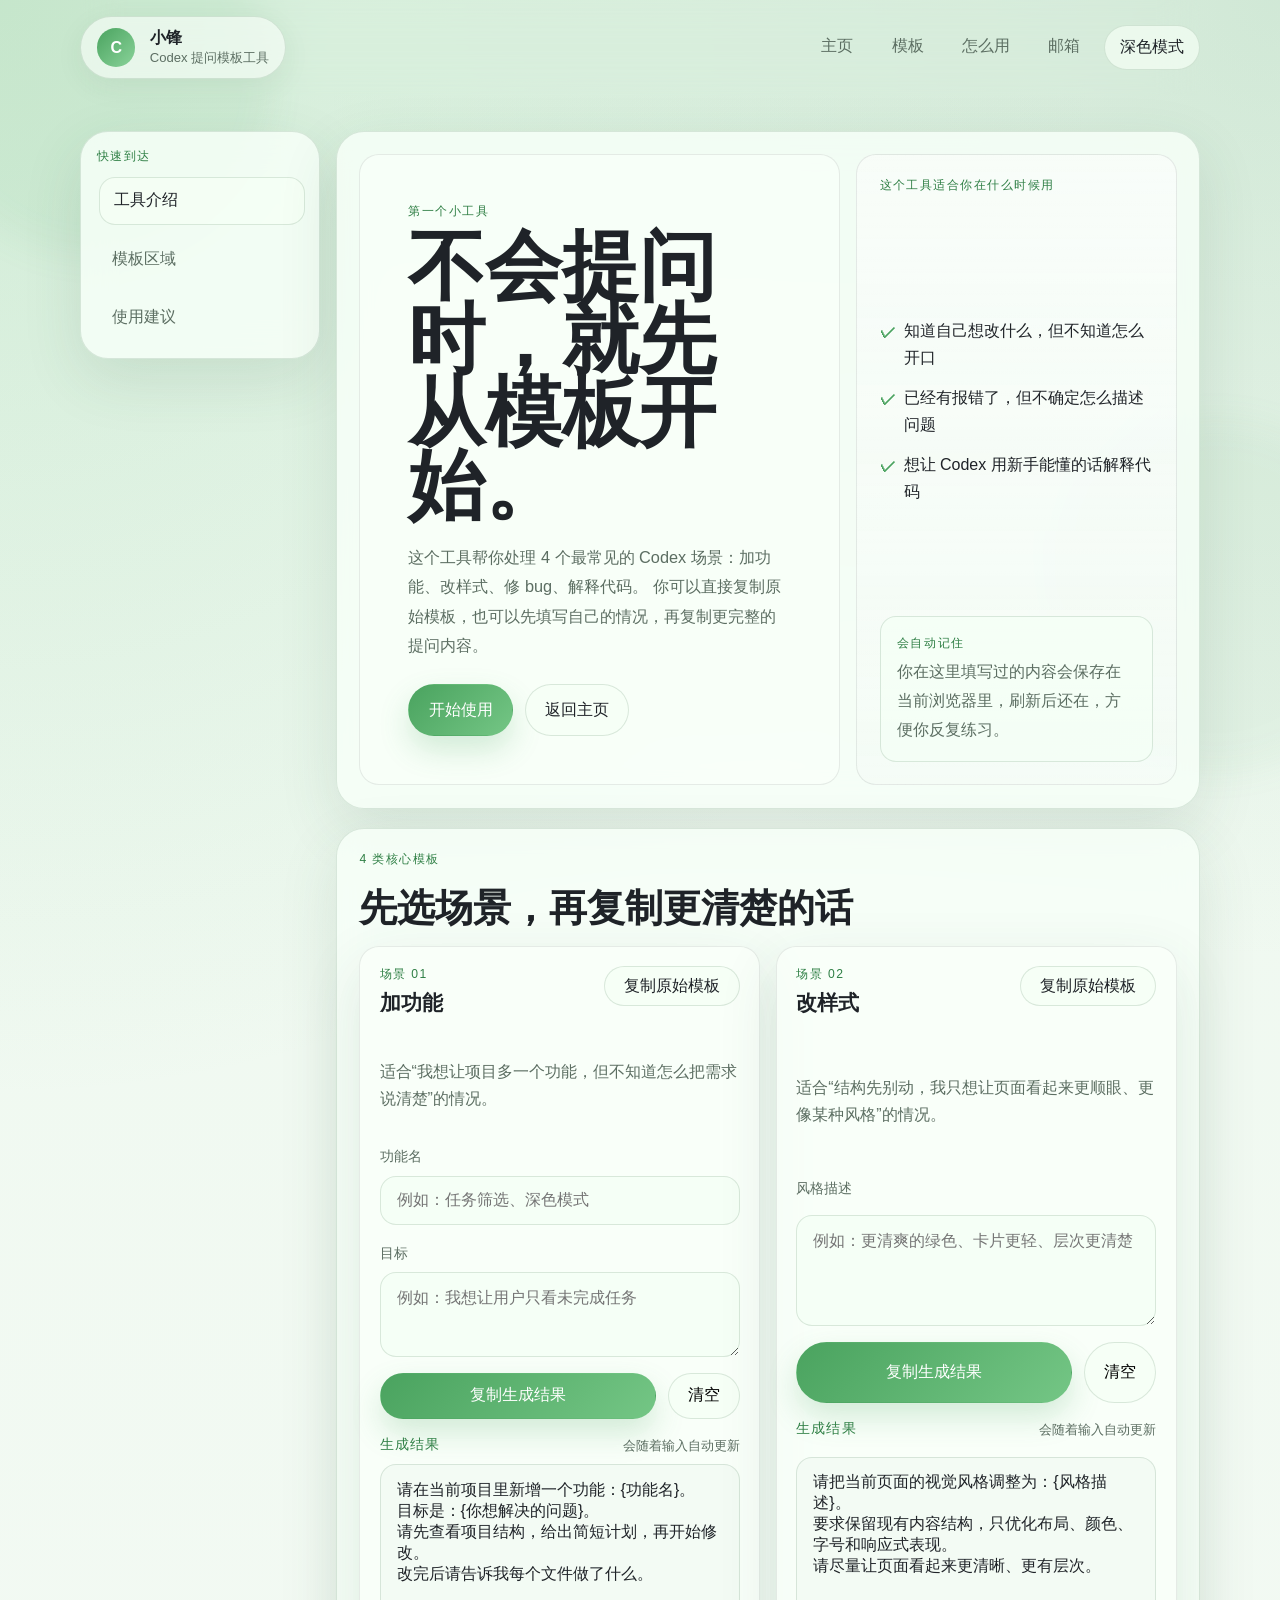
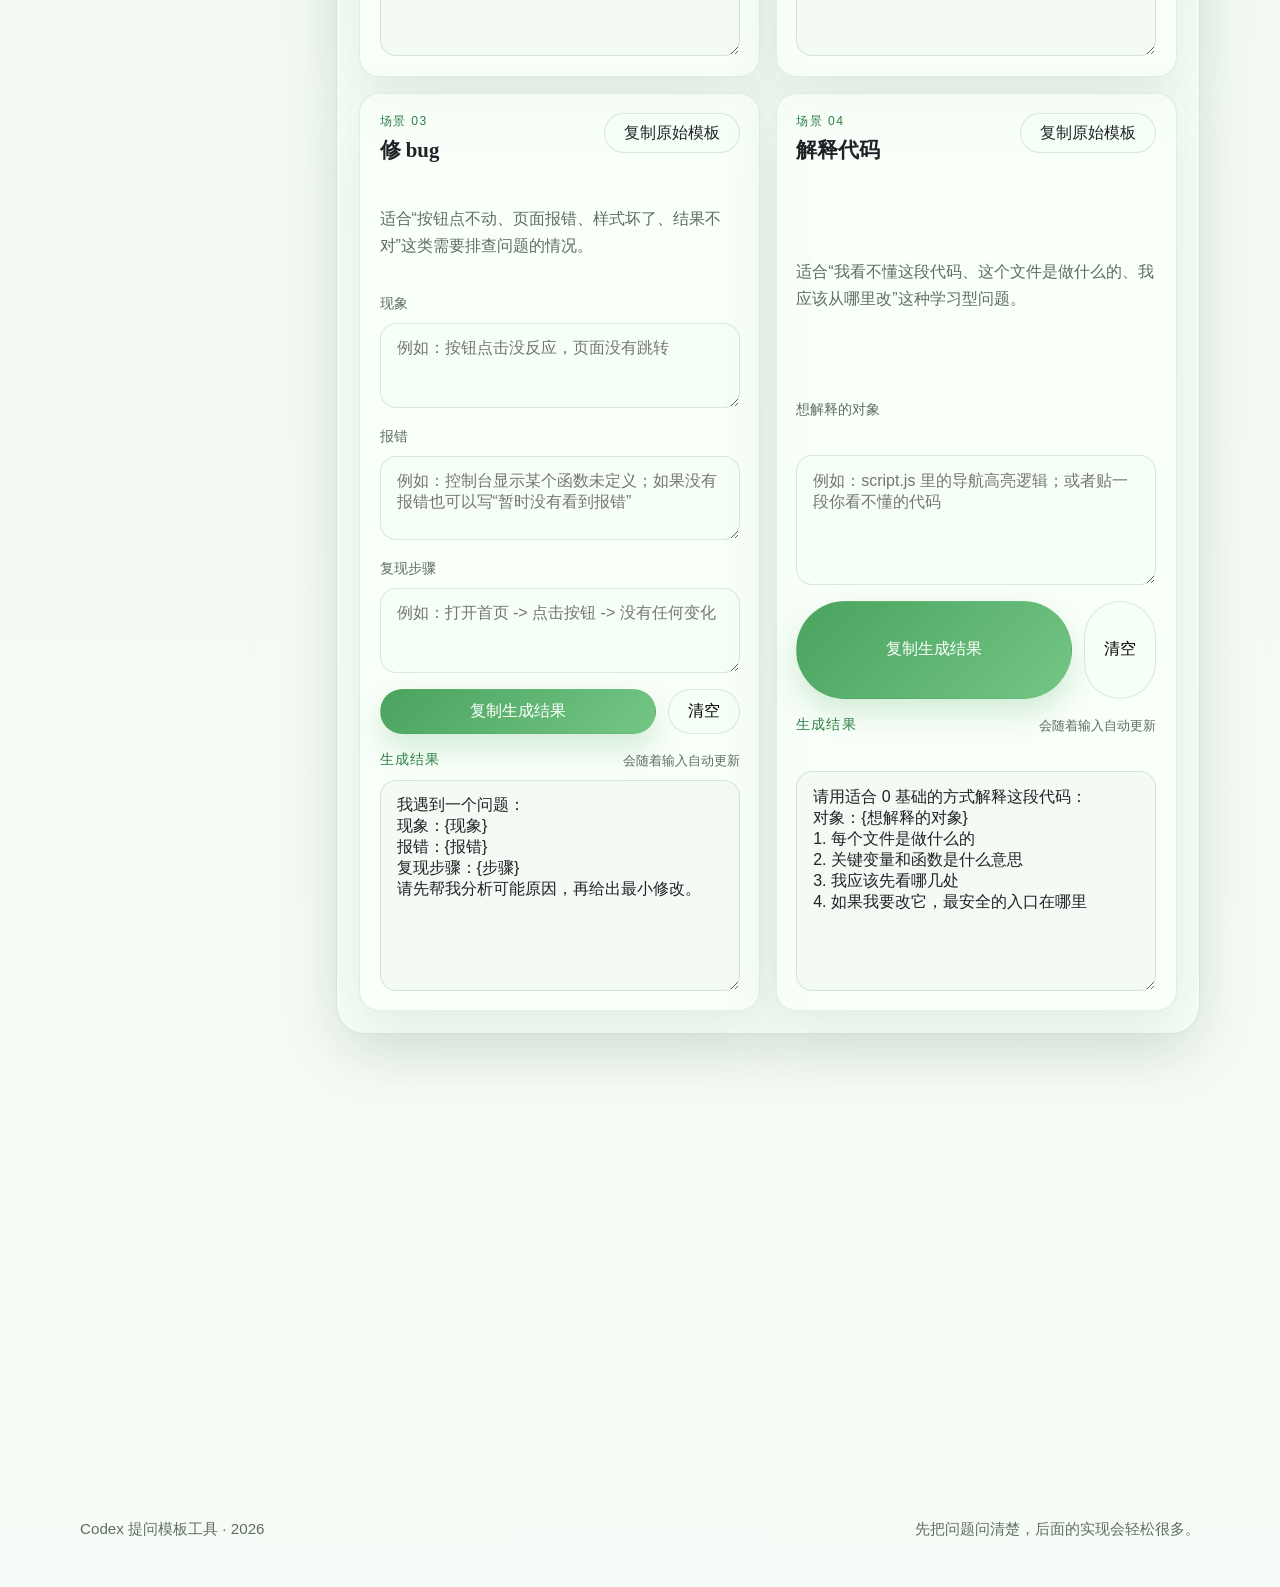
==== codex-prompts.html @ beeeaec7 "first commit" ====
<!DOCTYPE html>
<html lang="zh-CN">
<head>
  <meta charset="UTF-8" />
  <meta name="viewport" content="width=device-width, initial-scale=1.0" />
  <title>小锋｜Codex 提问模板工具</title>
  <meta
    name="description"
    content="一个给 0 基础学习者使用的 Codex 提问模板工具，帮助你更清楚地提需求、改样式、修 bug 和解释代码。"
  />
  <script src="./theme.js"></script>
  <link rel="stylesheet" href="./style.css" />
  <link rel="stylesheet" href="./tool.css" />
</head>
<body>
  <header class="topbar">
    <a class="brand" href="./index.html#home">
      <span class="brand-mark">C</span>
      <span>
        <strong>小锋</strong>
        <small>Codex 提问模板工具</small>
      </span>
    </a>

    <nav class="nav">
      <a href="./index.html">主页</a>
      <a href="#templates">模板</a>
      <a href="#howto">怎么用</a>
      <a href="mailto:3510590836@qq.com">邮箱</a>
      <button class="theme-toggle" type="button" data-theme-toggle>深色模式</button>
    </nav>
  </header>

  <main class="shell tool-shell">
    <div class="tool-layout">
      <aside class="section side-nav" aria-label="页面导航">
        <p class="eyebrow">快速到达</p>
        <nav class="side-nav__links" data-page-nav>
          <a href="#intro">工具介绍</a>
          <a href="#templates">模板区域</a>
          <a href="#howto">使用建议</a>
        </nav>
      </aside>

      <div class="tool-content">
        <section id="intro" class="section tool-hero">
          <div class="tool-hero__copy">
            <p class="eyebrow">第一个小工具</p>
            <h1>不会提问时，就先从模板开始。</h1>
            <p class="hero-text">
              这个工具帮你处理 4 个最常见的 Codex 场景：加功能、改样式、修 bug、解释代码。
              你可以直接复制原始模板，也可以先填写自己的情况，再复制更完整的提问内容。
            </p>

            <div class="hero-actions">
              <a class="button button--primary" href="#templates">开始使用</a>
              <a class="button button--ghost" href="./index.html#projects">返回主页</a>
            </div>
          </div>

          <aside class="hero-panel">
            <p class="panel-label">这个工具适合你在什么时候用</p>
            <ul class="checklist">
              <li>知道自己想改什么，但不知道怎么开口</li>
              <li>已经有报错了，但不确定怎么描述问题</li>
              <li>想让 Codex 用新手能懂的话解释代码</li>
            </ul>

            <div class="panel-note">
              <span>会自动记住</span>
              <p>你在这里填写过的内容会保存在当前浏览器里，刷新后还在，方便你反复练习。</p>
            </div>
          </aside>
        </section>

        <section id="templates" class="section">
          <div class="section-heading">
            <p class="eyebrow">4 类核心模板</p>
            <h2>先选场景，再复制更清楚的话</h2>
          </div>

          <div class="template-grid">
            <article class="template-card" data-template-card="feature">
          <div class="template-card__top">
            <div>
              <p class="template-tag">场景 01</p>
              <h3>加功能</h3>
            </div>
            <button class="ghost-btn" data-copy-template="feature">复制原始模板</button>
          </div>
          <p class="template-text">适合“我想让项目多一个功能，但不知道怎么把需求说清楚”的情况。</p>
          <div class="field-grid">
            <label class="field">
              <span>功能名</span>
              <input type="text" data-field="featureName" placeholder="例如：任务筛选、深色模式" />
            </label>
            <label class="field">
              <span>目标</span>
              <textarea rows="3" data-field="goal" placeholder="例如：我想让用户只看未完成任务"></textarea>
            </label>
          </div>
          <div class="template-actions">
            <button class="button button--primary button--small" data-copy-generated="feature">复制生成结果</button>
            <button class="button button--ghost button--small" data-reset-template="feature">清空</button>
          </div>
          <div class="output-block">
            <div class="output-head">
              <span>生成结果</span>
              <small>会随着输入自动更新</small>
            </div>
            <textarea id="output-feature" class="output-box" rows="8" readonly></textarea>
          </div>
        </article>

            <article class="template-card" data-template-card="style">
          <div class="template-card__top">
            <div>
              <p class="template-tag">场景 02</p>
              <h3>改样式</h3>
            </div>
            <button class="ghost-btn" data-copy-template="style">复制原始模板</button>
          </div>
          <p class="template-text">适合“结构先别动，我只想让页面看起来更顺眼、更像某种风格”的情况。</p>
          <div class="field-grid">
            <label class="field">
              <span>风格描述</span>
              <textarea rows="4" data-field="styleGoal" placeholder="例如：更清爽的绿色、卡片更轻、层次更清楚"></textarea>
            </label>
          </div>
          <div class="template-actions">
            <button class="button button--primary button--small" data-copy-generated="style">复制生成结果</button>
            <button class="button button--ghost button--small" data-reset-template="style">清空</button>
          </div>
          <div class="output-block">
            <div class="output-head">
              <span>生成结果</span>
              <small>会随着输入自动更新</small>
            </div>
            <textarea id="output-style" class="output-box" rows="8" readonly></textarea>
          </div>
        </article>

            <article class="template-card" data-template-card="bug">
          <div class="template-card__top">
            <div>
              <p class="template-tag">场景 03</p>
              <h3>修 bug</h3>
            </div>
            <button class="ghost-btn" data-copy-template="bug">复制原始模板</button>
          </div>
          <p class="template-text">适合“按钮点不动、页面报错、样式坏了、结果不对”这类需要排查问题的情况。</p>
          <div class="field-grid">
            <label class="field">
              <span>现象</span>
              <textarea rows="3" data-field="symptom" placeholder="例如：按钮点击没反应，页面没有跳转"></textarea>
            </label>
            <label class="field">
              <span>报错</span>
              <textarea rows="3" data-field="error" placeholder="例如：控制台显示某个函数未定义；如果没有报错也可以写“暂时没有看到报错”"></textarea>
            </label>
            <label class="field">
              <span>复现步骤</span>
              <textarea rows="3" data-field="steps" placeholder="例如：打开首页 -> 点击按钮 -> 没有任何变化"></textarea>
            </label>
          </div>
          <div class="template-actions">
            <button class="button button--primary button--small" data-copy-generated="bug">复制生成结果</button>
            <button class="button button--ghost button--small" data-reset-template="bug">清空</button>
          </div>
          <div class="output-block">
            <div class="output-head">
              <span>生成结果</span>
              <small>会随着输入自动更新</small>
            </div>
            <textarea id="output-bug" class="output-box" rows="10" readonly></textarea>
          </div>
        </article>

            <article class="template-card" data-template-card="explain">
          <div class="template-card__top">
            <div>
              <p class="template-tag">场景 04</p>
              <h3>解释代码</h3>
            </div>
            <button class="ghost-btn" data-copy-template="explain">复制原始模板</button>
          </div>
          <p class="template-text">适合“我看不懂这段代码、这个文件是做什么的、我应该从哪里改”这种学习型问题。</p>
          <div class="field-grid">
            <label class="field">
              <span>想解释的对象</span>
              <textarea rows="4" data-field="target" placeholder="例如：script.js 里的导航高亮逻辑；或者贴一段你看不懂的代码"></textarea>
            </label>
          </div>
          <div class="template-actions">
            <button class="button button--primary button--small" data-copy-generated="explain">复制生成结果</button>
            <button class="button button--ghost button--small" data-reset-template="explain">清空</button>
          </div>
          <div class="output-block">
            <div class="output-head">
              <span>生成结果</span>
              <small>会随着输入自动更新</small>
            </div>
            <textarea id="output-explain" class="output-box" rows="9" readonly></textarea>
          </div>
            </article>
          </div>
        </section>

        <section id="howto" class="section">
          <div class="section-heading">
            <p class="eyebrow">怎么用</p>
            <h2>保持简单，但说清重点</h2>
          </div>

          <div class="mini-tip-grid">
            <article class="mini-tip">
              <span class="card-kicker">01</span>
              <h3>先选最接近的场景</h3>
              <p>不要一开始就追求完美模板，先挑一个最接近的问题类型，先把第一句话发出去。</p>
            </article>
            <article class="mini-tip">
              <span class="card-kicker">02</span>
              <h3>把现象写得像事实</h3>
              <p>少说“它坏了”，多说“我点了什么、看到了什么、哪里和预期不一样”。</p>
            </article>
            <article class="mini-tip">
              <span class="card-kicker">03</span>
              <h3>让 Codex 用新手语言解释</h3>
              <p>改完以后记得追加一句：“请用适合 0 基础的方式解释你改了什么。”</p>
            </article>
          </div>
        </section>
      </div>
    </div>
  </main>

  <footer class="footer">
    <p>Codex 提问模板工具 · <span id="year"></span></p>
    <p>先把问题问清楚，后面的实现会轻松很多。</p>
  </footer>

  <script src="./codex-prompts.js"></script>
</body>
</html>
---- style.css ----
:root {
  color-scheme: light;
  --bg: #edf8ee;
  --bg-deep: #d8ead8;
  --surface: rgba(247, 255, 248, 0.84);
  --surface-strong: #f5fff6;
  --text: #1f2328;
  --muted: #5c6e62;
  --border: rgba(39, 94, 55, 0.14);
  --accent: #4aa35f;
  --accent-strong: #2f7f45;
  --accent-soft: rgba(74, 163, 95, 0.12);
  --shadow: 0 20px 60px rgba(50, 93, 63, 0.12);
  --card-surface: rgba(250, 255, 250, 0.68);
  --card-border-soft: rgba(31, 35, 40, 0.09);
  --brand-bg: rgba(250, 255, 250, 0.62);
  --brand-shadow: 0 8px 30px rgba(43, 74, 52, 0.06);
  --brand-mark-end: #8ad39a;
  --nav-active-bg: rgba(245, 255, 246, 0.88);
  --button-primary-end: #74c685;
  --button-primary-shadow: 0 14px 30px rgba(74, 163, 95, 0.22);
  --button-ghost-bg: rgba(245, 255, 246, 0.7);
  --panel-note-bg: rgba(245, 255, 246, 0.82);
  --panel-overlay-top: rgba(255, 255, 255, 0.72);
  --panel-overlay-bottom: rgba(255, 255, 255, 0.5);
  --panel-overlay-accent-a: rgba(74, 163, 95, 0.08);
  --panel-overlay-accent-b: rgba(120, 198, 140, 0.08);
  --code-bg: #f3fbf4;
  --code-text: #33433a;
  --hint-bg: rgba(245, 255, 246, 0.42);
  --project-link-hover-border: rgba(74, 163, 95, 0.32);
  --project-link-hover-shadow: 0 18px 34px rgba(50, 93, 63, 0.12);
  --focus-ring: rgba(74, 163, 95, 0.22);
  --radius-xl: 28px;
  --radius-lg: 20px;
  --radius-md: 16px;
  --max-width: 1120px;
}

:root[data-theme="dark"] {
  color-scheme: dark;
  --bg: #0f1712;
  --bg-deep: #15241a;
  --surface: rgba(20, 31, 24, 0.84);
  --surface-strong: #18271d;
  --text: #edf5ee;
  --muted: #a5b8a9;
  --border: rgba(128, 194, 146, 0.18);
  --accent: #67c47c;
  --accent-strong: #9ce0aa;
  --accent-soft: rgba(103, 196, 124, 0.16);
  --shadow: 0 20px 60px rgba(0, 0, 0, 0.28);
  --card-surface: rgba(20, 31, 24, 0.92);
  --card-border-soft: rgba(128, 194, 146, 0.12);
  --brand-bg: rgba(19, 30, 23, 0.82);
  --brand-shadow: 0 8px 30px rgba(0, 0, 0, 0.24);
  --brand-mark-end: #4d9f63;
  --nav-active-bg: rgba(103, 196, 124, 0.14);
  --button-primary-end: #3f8b54;
  --button-primary-shadow: 0 14px 30px rgba(0, 0, 0, 0.24);
  --button-ghost-bg: rgba(103, 196, 124, 0.12);
  --panel-note-bg: rgba(103, 196, 124, 0.1);
  --panel-overlay-top: rgba(19, 30, 23, 0.82);
  --panel-overlay-bottom: rgba(19, 30, 23, 0.58);
  --panel-overlay-accent-a: rgba(103, 196, 124, 0.14);
  --panel-overlay-accent-b: rgba(74, 163, 95, 0.08);
  --code-bg: #16231a;
  --code-text: #d7e8da;
  --hint-bg: rgba(103, 196, 124, 0.08);
  --project-link-hover-border: rgba(103, 196, 124, 0.4);
  --project-link-hover-shadow: 0 18px 34px rgba(0, 0, 0, 0.24);
  --focus-ring: rgba(103, 196, 124, 0.26);
}

* {
  box-sizing: border-box;
}

html {
  scroll-behavior: smooth;
}

body {
  margin: 0;
  color: var(--text);
  background:
    radial-gradient(circle at top left, rgba(120, 198, 140, 0.26), transparent 32%),
    radial-gradient(circle at top right, rgba(94, 168, 117, 0.2), transparent 28%),
    linear-gradient(180deg, var(--bg) 0%, #f7fbf7 100%);
  font-family: "Trebuchet MS", "Lucida Grande", "Segoe UI", sans-serif;
  min-height: 100vh;
}

:root[data-theme="dark"] body {
  background:
    radial-gradient(circle at top left, rgba(67, 123, 82, 0.24), transparent 32%),
    radial-gradient(circle at top right, rgba(45, 86, 58, 0.22), transparent 28%),
    linear-gradient(180deg, var(--bg) 0%, #111a14 100%);
}

body::before,
body::after {
  content: "";
  position: fixed;
  inset: auto;
  width: 22rem;
  height: 22rem;
  border-radius: 50%;
  filter: blur(18px);
  opacity: 0.35;
  pointer-events: none;
  z-index: -1;
}

body::before {
  top: -6rem;
  left: -5rem;
  background: rgba(74, 163, 95, 0.2);
}

body::after {
  right: -7rem;
  bottom: 8rem;
  background: rgba(104, 182, 125, 0.18);
}

:root[data-theme="dark"] body::before {
  background: rgba(73, 143, 91, 0.16);
}

:root[data-theme="dark"] body::after {
  background: rgba(44, 93, 60, 0.2);
}

a {
  color: inherit;
  text-decoration: none;
}

.topbar,
.shell,
.footer {
  width: min(var(--max-width), calc(100% - 2rem));
  margin: 0 auto;
}

.topbar {
  position: sticky;
  top: 0;
  z-index: 10;
  display: flex;
  justify-content: space-between;
  align-items: center;
  gap: 1rem;
  padding: 1rem 0;
  backdrop-filter: blur(18px);
}

.brand {
  display: inline-flex;
  align-items: center;
  gap: 0.9rem;
  padding: 0.7rem 1rem;
  border: 1px solid var(--border);
  border-radius: 999px;
  background: var(--brand-bg);
  box-shadow: var(--brand-shadow);
}

.brand strong,
.section h1,
.section h2,
.section h3,
.timeline-card h3,
.project-card h3,
.prompt-card h3 {
  font-family: "Georgia", "Times New Roman", serif;
}

.brand strong {
  display: block;
  font-size: 1rem;
}

.brand small {
  display: block;
  color: var(--muted);
  font-size: 0.82rem;
}

.brand-mark {
  display: grid;
  place-items: center;
  width: 2.4rem;
  height: 2.4rem;
  border-radius: 50%;
  background: linear-gradient(135deg, var(--accent), var(--brand-mark-end));
  color: white;
  font-weight: 700;
}

.nav {
  display: flex;
  flex-wrap: wrap;
  justify-content: flex-end;
  gap: 0.5rem;
}

.nav a {
  padding: 0.7rem 0.95rem;
  border-radius: 999px;
  color: var(--muted);
  transition: background 160ms ease, color 160ms ease, transform 160ms ease;
}

.nav a:hover,
.nav a:focus-visible,
.nav a.is-active {
  background: var(--nav-active-bg);
  color: var(--text);
  transform: translateY(-1px);
}

.theme-toggle {
  padding: 0.7rem 0.95rem;
  border-radius: 999px;
  border: 1px solid var(--border);
  background: var(--button-ghost-bg);
  color: var(--text);
  cursor: pointer;
  transition: background 160ms ease, color 160ms ease, transform 160ms ease, border-color 160ms ease;
  font: inherit;
}

.theme-toggle:hover,
.theme-toggle:focus-visible {
  background: var(--nav-active-bg);
  transform: translateY(-1px);
}

.shell {
  padding: 1rem 0 3rem;
}

.section {
  margin-top: 1.2rem;
  padding: 1.4rem;
  border: 1px solid var(--border);
  border-radius: var(--radius-xl);
  background: var(--surface);
  box-shadow: var(--shadow);
  backdrop-filter: blur(16px);
}

.hero {
  display: grid;
  grid-template-columns: 1.4fr 0.9fr;
  gap: 1rem;
  align-items: stretch;
  min-height: calc(100vh - 9rem);
}

.hero-copy,
.hero-panel,
.card,
.timeline-card,
.project-card,
.prompt-card,
.contact-card {
  border: 1px solid var(--card-border-soft);
  background: var(--card-surface);
  border-radius: var(--radius-lg);
}

.hero-copy {
  padding: clamp(1.5rem, 4vw, 3rem);
}

.eyebrow,
.card-kicker,
.timeline-step,
.project-tag,
.panel-label,
.contact-card span {
  margin: 0 0 0.75rem;
  letter-spacing: 0.12em;
  text-transform: uppercase;
  font-size: 0.76rem;
  color: var(--accent-strong);
}

.section h1 {
  margin: 0;
  font-size: clamp(2.5rem, 6vw, 5rem);
  line-height: 0.95;
  max-width: 11ch;
}

.section h2 {
  margin: 0;
  font-size: clamp(1.8rem, 3vw, 2.7rem);
  line-height: 1.1;
}

.section h3 {
  margin: 0.25rem 0 0.55rem;
  font-size: 1.3rem;
}

.hero-text {
  max-width: 60ch;
  margin: 1.2rem 0 0;
  color: var(--muted);
  font-size: 1.02rem;
  line-height: 1.8;
}

.hero-actions {
  display: flex;
  flex-wrap: wrap;
  gap: 0.75rem;
  margin-top: 1.5rem;
}

.button,
.ghost-btn {
  display: inline-flex;
  align-items: center;
  justify-content: center;
  border-radius: 999px;
  border: 1px solid transparent;
  cursor: pointer;
  transition: transform 160ms ease, box-shadow 160ms ease, background 160ms ease;
  font: inherit;
}

.button {
  padding: 0.9rem 1.2rem;
}

.button--primary {
  background: linear-gradient(135deg, var(--accent), var(--button-primary-end));
  color: white;
  box-shadow: var(--button-primary-shadow);
}

.button--ghost {
  background: var(--button-ghost-bg);
  border-color: var(--border);
}

.button:hover,
.button:focus-visible,
.ghost-btn:hover,
.ghost-btn:focus-visible {
  transform: translateY(-1px);
}

.hero-stats {
  display: grid;
  grid-template-columns: repeat(3, minmax(0, 1fr));
  gap: 0.8rem;
  margin-top: 1.8rem;
}

.hero-stats article {
  padding: 1rem;
  border-radius: var(--radius-md);
  background: var(--accent-soft);
  border: 1px solid rgba(74, 163, 95, 0.16);
}

.hero-stats strong {
  display: block;
  font-size: 1.8rem;
}

.hero-stats span {
  color: var(--muted);
  font-size: 0.92rem;
}

.hero-panel {
  display: flex;
  flex-direction: column;
  justify-content: space-between;
  gap: 1rem;
  padding: 1.4rem;
  background:
    linear-gradient(180deg, var(--panel-overlay-top), var(--panel-overlay-bottom)),
    linear-gradient(135deg, var(--panel-overlay-accent-a), var(--panel-overlay-accent-b));
}

.checklist {
  list-style: none;
  padding: 0;
  margin: 0;
  display: grid;
  gap: 0.8rem;
}

.checklist li {
  padding-left: 1.5rem;
  position: relative;
  line-height: 1.7;
  color: var(--text);
}

.checklist li::before {
  content: "✓";
  position: absolute;
  left: 0;
  top: 0.05rem;
  color: var(--accent);
  font-weight: 700;
}

.panel-note {
  padding: 1rem;
  border-radius: var(--radius-md);
  background: var(--panel-note-bg);
  border: 1px solid var(--border);
}

.panel-note span {
  color: var(--accent-strong);
  font-size: 0.78rem;
  letter-spacing: 0.14em;
  text-transform: uppercase;
}

.panel-note p {
  margin: 0.4rem 0 0;
  color: var(--muted);
  line-height: 1.8;
}

.section-heading {
  display: grid;
  gap: 0.45rem;
  margin-bottom: 1rem;
}

.grid {
  display: grid;
  gap: 1rem;
}

.grid--4 {
  grid-template-columns: repeat(4, minmax(0, 1fr));
}

.grid--3 {
  grid-template-columns: repeat(3, minmax(0, 1fr));
}

.card,
.timeline-card,
.project-card,
.prompt-card,
.contact-card {
  padding: 1.15rem;
}

.card p,
.timeline-card p,
.project-card p,
.prompt-card p,
.contact-card strong,
.contact-card p {
  color: var(--muted);
  line-height: 1.7;
}

.card-kicker,
.timeline-step,
.project-tag {
  display: inline-block;
}

.timeline {
  display: grid;
  grid-template-columns: repeat(3, minmax(0, 1fr));
  gap: 1rem;
}

.timeline-card {
  position: relative;
  overflow: hidden;
}

.timeline-card::after {
  content: "";
  position: absolute;
  inset: auto -20% -30% auto;
  width: 9rem;
  height: 9rem;
  border-radius: 50%;
  background: radial-gradient(circle, rgba(74, 163, 95, 0.18), transparent 65%);
}

.project-card {
  min-height: 13rem;
  display: flex;
  flex-direction: column;
  justify-content: space-between;
}

.project-card--link {
  transition: transform 160ms ease, box-shadow 160ms ease, border-color 160ms ease;
}

.project-card--link:hover,
.project-card--link:focus-visible {
  transform: translateY(-3px);
  border-color: var(--project-link-hover-border);
  box-shadow: var(--project-link-hover-shadow);
}

.project-card__cta {
  display: inline-flex;
  align-items: center;
  justify-content: center;
  width: fit-content;
  padding: 0.45rem 0.8rem;
  border-radius: 999px;
  background: var(--accent-soft);
  color: var(--accent-strong);
  font-size: 0.9rem;
}

.prompt-list {
  display: grid;
  grid-template-columns: repeat(2, minmax(0, 1fr));
  gap: 1rem;
}

.prompt-card pre {
  margin: 0;
  padding: 1rem;
  border-radius: var(--radius-md);
  background: var(--code-bg);
  border: 1px solid rgba(31, 35, 40, 0.08);
  color: var(--code-text);
  white-space: pre-wrap;
  line-height: 1.7;
  font-family: "SFMono-Regular", Consolas, "Liberation Mono", monospace;
  font-size: 0.9rem;
}

.prompt-head {
  display: flex;
  justify-content: space-between;
  align-items: center;
  gap: 1rem;
  margin-bottom: 0.8rem;
}

.ghost-btn {
  padding: 0.55rem 0.9rem;
  background: var(--button-ghost-bg);
  border-color: var(--border);
  color: var(--text);
}

.contact-grid {
  display: grid;
  grid-template-columns: repeat(3, minmax(0, 1fr));
  gap: 1rem;
}

.contact-card {
  display: grid;
  gap: 0.4rem;
  min-height: 8rem;
  place-content: center;
  text-align: center;
}

.contact-card--hint {
  background: var(--hint-bg);
  border-style: dashed;
  opacity: 0.8;
}

.contact-card strong {
  color: var(--text);
  font-size: 1rem;
}

.footer {
  padding: 1.2rem 0 2rem;
  display: flex;
  justify-content: space-between;
  gap: 1rem;
  color: var(--muted);
  font-size: 0.95rem;
}

.reveal {
  opacity: 0;
  transform: translateY(14px);
  transition: opacity 600ms ease, transform 600ms ease;
}

.reveal.is-visible {
  opacity: 1;
  transform: translateY(0);
}

@media (max-width: 980px) {
  .hero,
  .grid--4,
  .grid--3,
  .timeline,
  .prompt-list,
  .contact-grid {
    grid-template-columns: 1fr 1fr;
  }

  .hero {
    min-height: auto;
  }
}

@media (max-width: 720px) {
  .topbar {
    flex-direction: column;
    align-items: stretch;
  }

  .nav {
    justify-content: flex-start;
  }

  .hero,
  .grid--4,
  .grid--3,
  .timeline,
  .prompt-list,
  .contact-grid,
  .hero-stats,
  .footer {
    grid-template-columns: 1fr;
  }

  .hero-copy,
  .hero-panel,
  .section {
    padding: 1rem;
  }

  .section h1 {
    max-width: none;
    font-size: clamp(2.3rem, 12vw, 3.6rem);
  }

  .footer {
    display: grid;
  }
}

@media (prefers-reduced-motion: reduce) {
  html {
    scroll-behavior: auto;
  }

  *,
  *::before,
  *::after {
    animation: none !important;
    transition: none !important;
  }
}
---- tool.css ----
.tool-shell {
  padding-top: 1rem;
}

.tool-layout {
  display: grid;
  grid-template-columns: 15rem minmax(0, 1fr);
  gap: 1rem;
  align-items: start;
}

.tool-content {
  display: grid;
  gap: 0;
}

.side-nav {
  position: sticky;
  top: 6.4rem;
  padding: 1rem;
}

.side-nav__links {
  display: grid;
  gap: 0.6rem;
}

.side-nav__links a {
  display: block;
  padding: 0.8rem 0.9rem;
  border-radius: var(--radius-md);
  color: var(--muted);
  background: transparent;
  border: 1px solid transparent;
  transition: background 160ms ease, color 160ms ease, border-color 160ms ease, transform 160ms ease;
}

.side-nav__links a:hover,
.side-nav__links a:focus-visible,
.side-nav__links a.is-active {
  background: var(--button-ghost-bg);
  color: var(--text);
  border-color: var(--border);
  transform: translateX(2px);
}

.tool-hero {
  display: grid;
  grid-template-columns: 1.2fr 0.8fr;
  gap: 1rem;
  align-items: stretch;
}

.tool-hero__copy {
  padding: clamp(1.5rem, 4vw, 3rem);
  border: 1px solid var(--card-border-soft);
  background: var(--card-surface);
  border-radius: var(--radius-lg);
}

.template-grid {
  display: grid;
  grid-template-columns: repeat(2, minmax(0, 1fr));
  gap: 1rem;
}

.template-card,
.mini-tip {
  padding: 1.2rem;
  border: 1px solid var(--card-border-soft);
  background: var(--card-surface);
  border-radius: var(--radius-lg);
  box-shadow: var(--shadow);
}

.template-card {
  display: grid;
  gap: 1rem;
}

.template-card__top,
.output-head {
  display: flex;
  justify-content: space-between;
  align-items: flex-start;
  gap: 1rem;
}

.template-tag {
  margin: 0 0 0.4rem;
  letter-spacing: 0.12em;
  text-transform: uppercase;
  font-size: 0.76rem;
  color: var(--accent-strong);
}

.template-text,
.mini-tip p,
.field span,
.output-head small {
  color: var(--muted);
  line-height: 1.7;
}

.field-grid,
.mini-tip-grid {
  display: grid;
  gap: 1rem;
}

.field {
  display: grid;
  gap: 0.45rem;
}

.field span {
  font-size: 0.9rem;
}

.field input,
.field textarea,
.output-box {
  width: 100%;
  padding: 0.9rem 1rem;
  border: 1px solid var(--border);
  border-radius: var(--radius-md);
  background: var(--surface-strong);
  color: var(--text);
  font: inherit;
  resize: vertical;
}

.field input:focus,
.field textarea:focus,
.output-box:focus {
  outline: 2px solid var(--focus-ring);
  outline-offset: 2px;
}

.template-actions {
  display: grid;
  grid-template-columns: 1fr 4.5rem;
  gap: 0.75rem;
}

.button--small {
  padding: 0.7rem 1rem;
}

.template-card__top .ghost-btn {
  flex: 0 0 auto;
  justify-content: center;
}

.template-card__top .ghost-btn,
.template-actions [data-copy-generated] {
  min-width: 8.5rem;
}

.template-actions [data-reset-template] {
  min-width: 4.5rem;
}

.template-actions .button {
  width: 100%;
  justify-content: center;
}

.output-block {
  display: grid;
  gap: 0.45rem;
}

.output-head span {
  font-size: 0.9rem;
  color: var(--accent-strong);
  letter-spacing: 0.08em;
  text-transform: uppercase;
}

.output-box {
  min-height: 12rem;
  background: var(--code-bg);
}

.mini-tip-grid {
  grid-template-columns: repeat(3, minmax(0, 1fr));
}

.mini-tip h3 {
  margin: 0.2rem 0 0.6rem;
}

@media (max-width: 980px) {
  .tool-layout {
    grid-template-columns: 1fr;
  }

  .side-nav {
    position: sticky;
    top: 5.8rem;
    z-index: 6;
    padding: 0.85rem;
  }

  .side-nav__links {
    grid-template-columns: repeat(3, minmax(9rem, 1fr));
    overflow-x: auto;
    padding-bottom: 0.2rem;
  }

  .side-nav__links a {
    white-space: nowrap;
    text-align: center;
    transform: none;
  }

  .side-nav__links a:hover,
  .side-nav__links a:focus-visible,
  .side-nav__links a.is-active {
    transform: none;
  }

  .tool-hero,
  .template-grid,
  .mini-tip-grid {
    grid-template-columns: 1fr;
  }
}
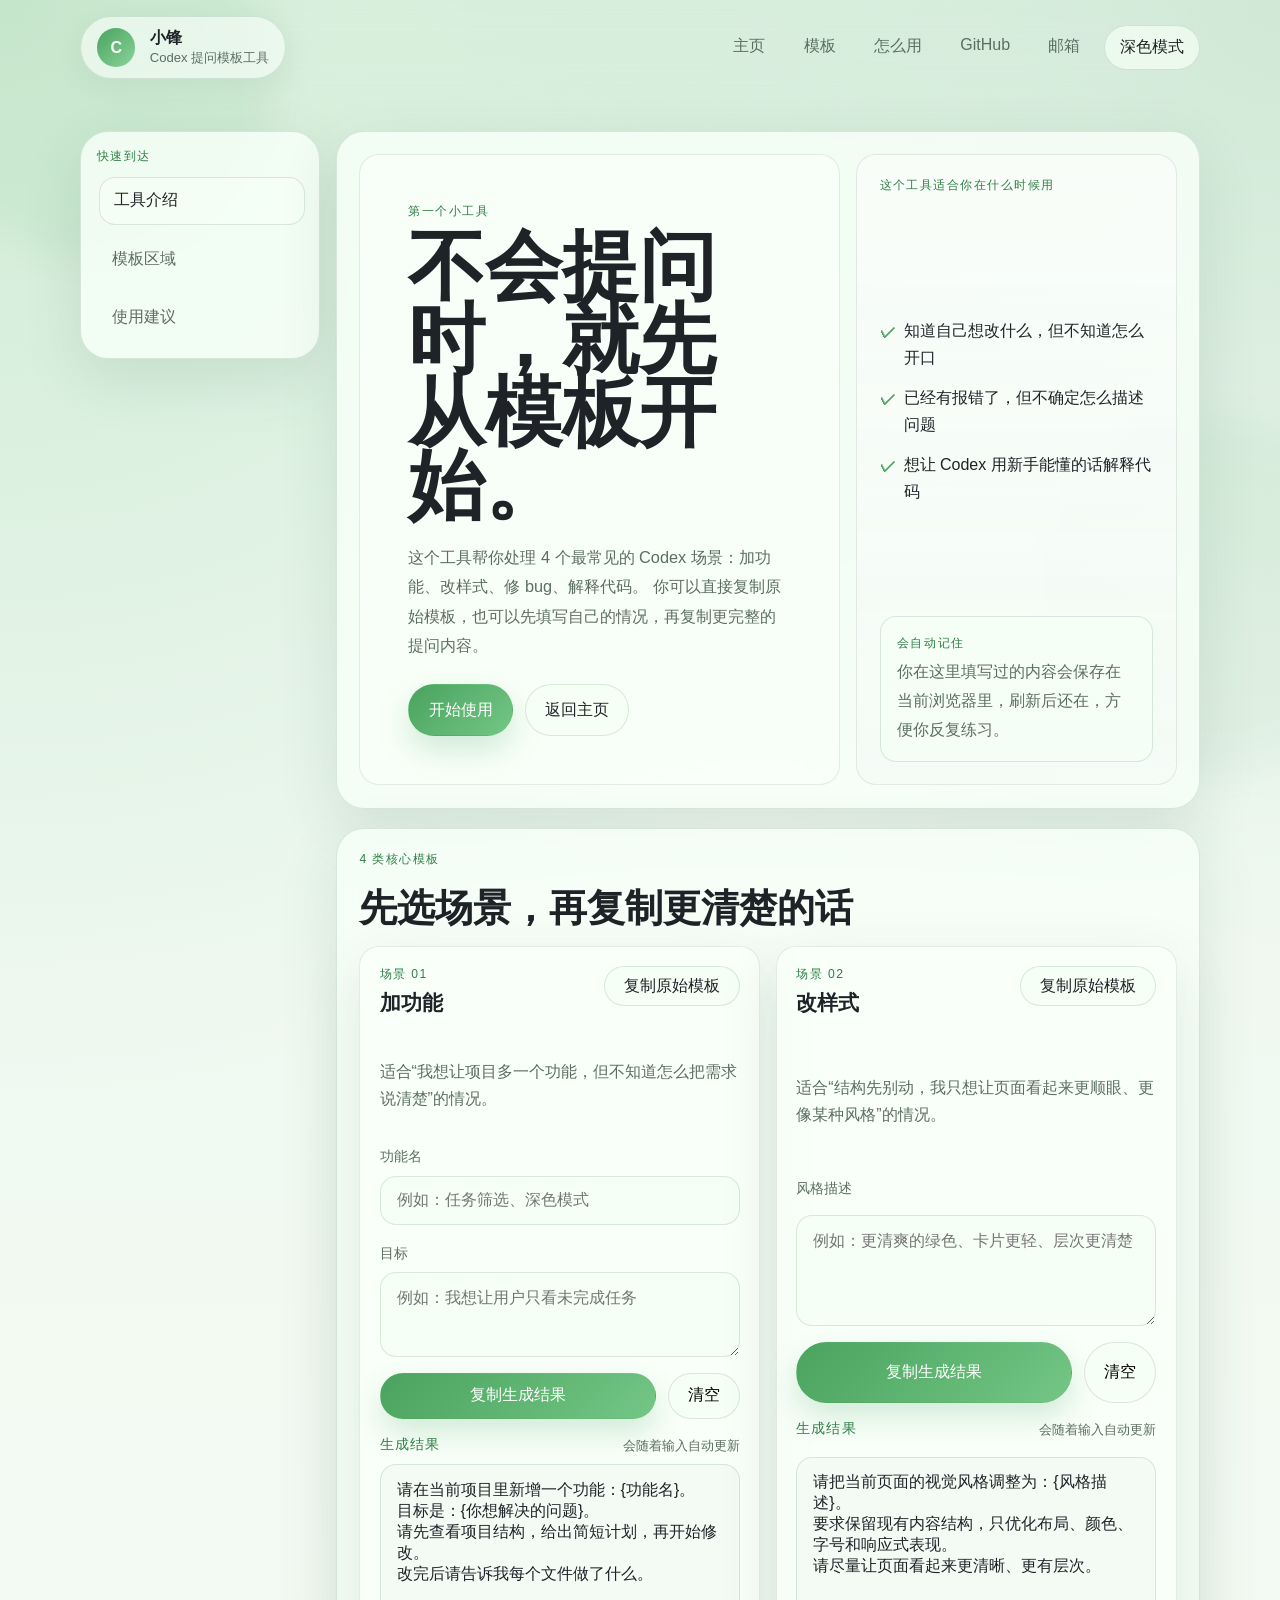
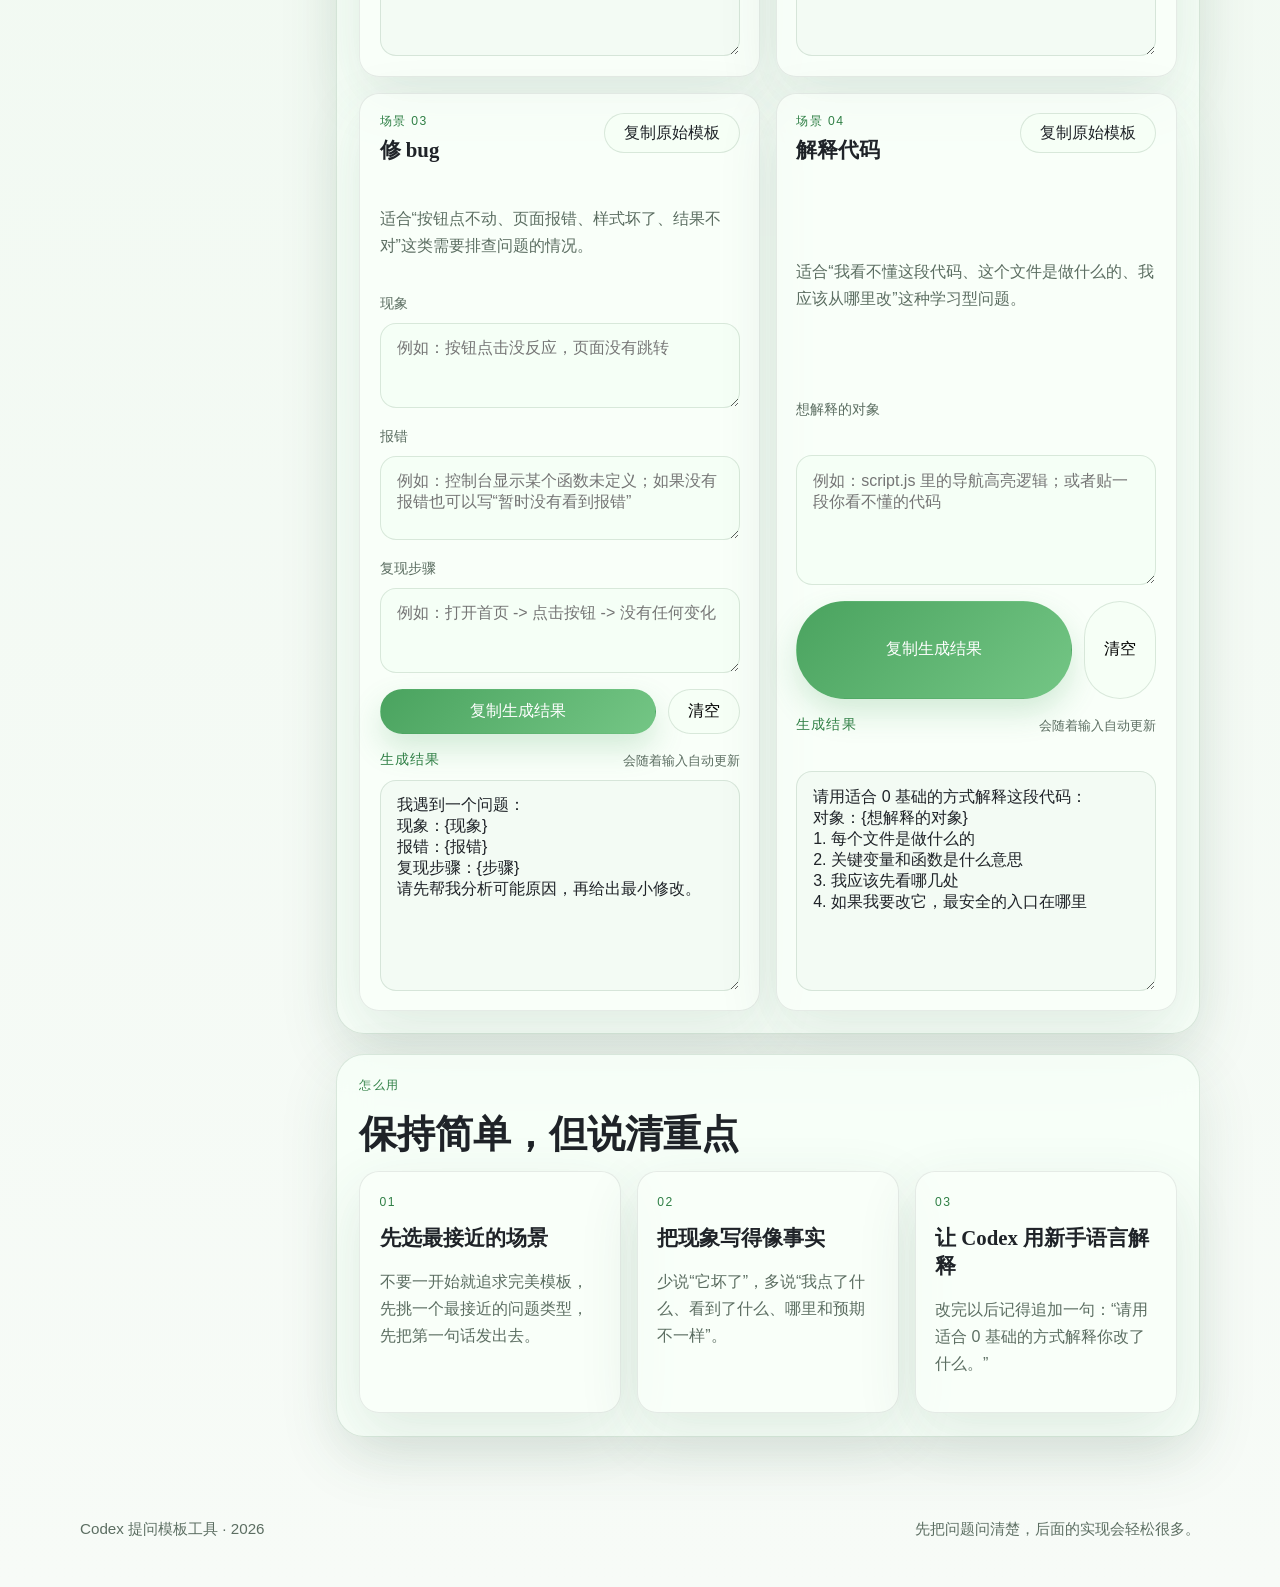
==== commit dd0ccb61: "add github links" ====
--- a/codex-prompts.html
+++ b/codex-prompts.html
@@ -26,6 +26,7 @@
       <a href="./index.html">主页</a>
       <a href="#templates">模板</a>
       <a href="#howto">怎么用</a>
+      <a href="https://github.com/xiao-feng-code" target="_blank" rel="noreferrer">GitHub</a>
       <a href="mailto:3510590836@qq.com">邮箱</a>
       <button class="theme-toggle" type="button" data-theme-toggle>深色模式</button>
     </nav>
